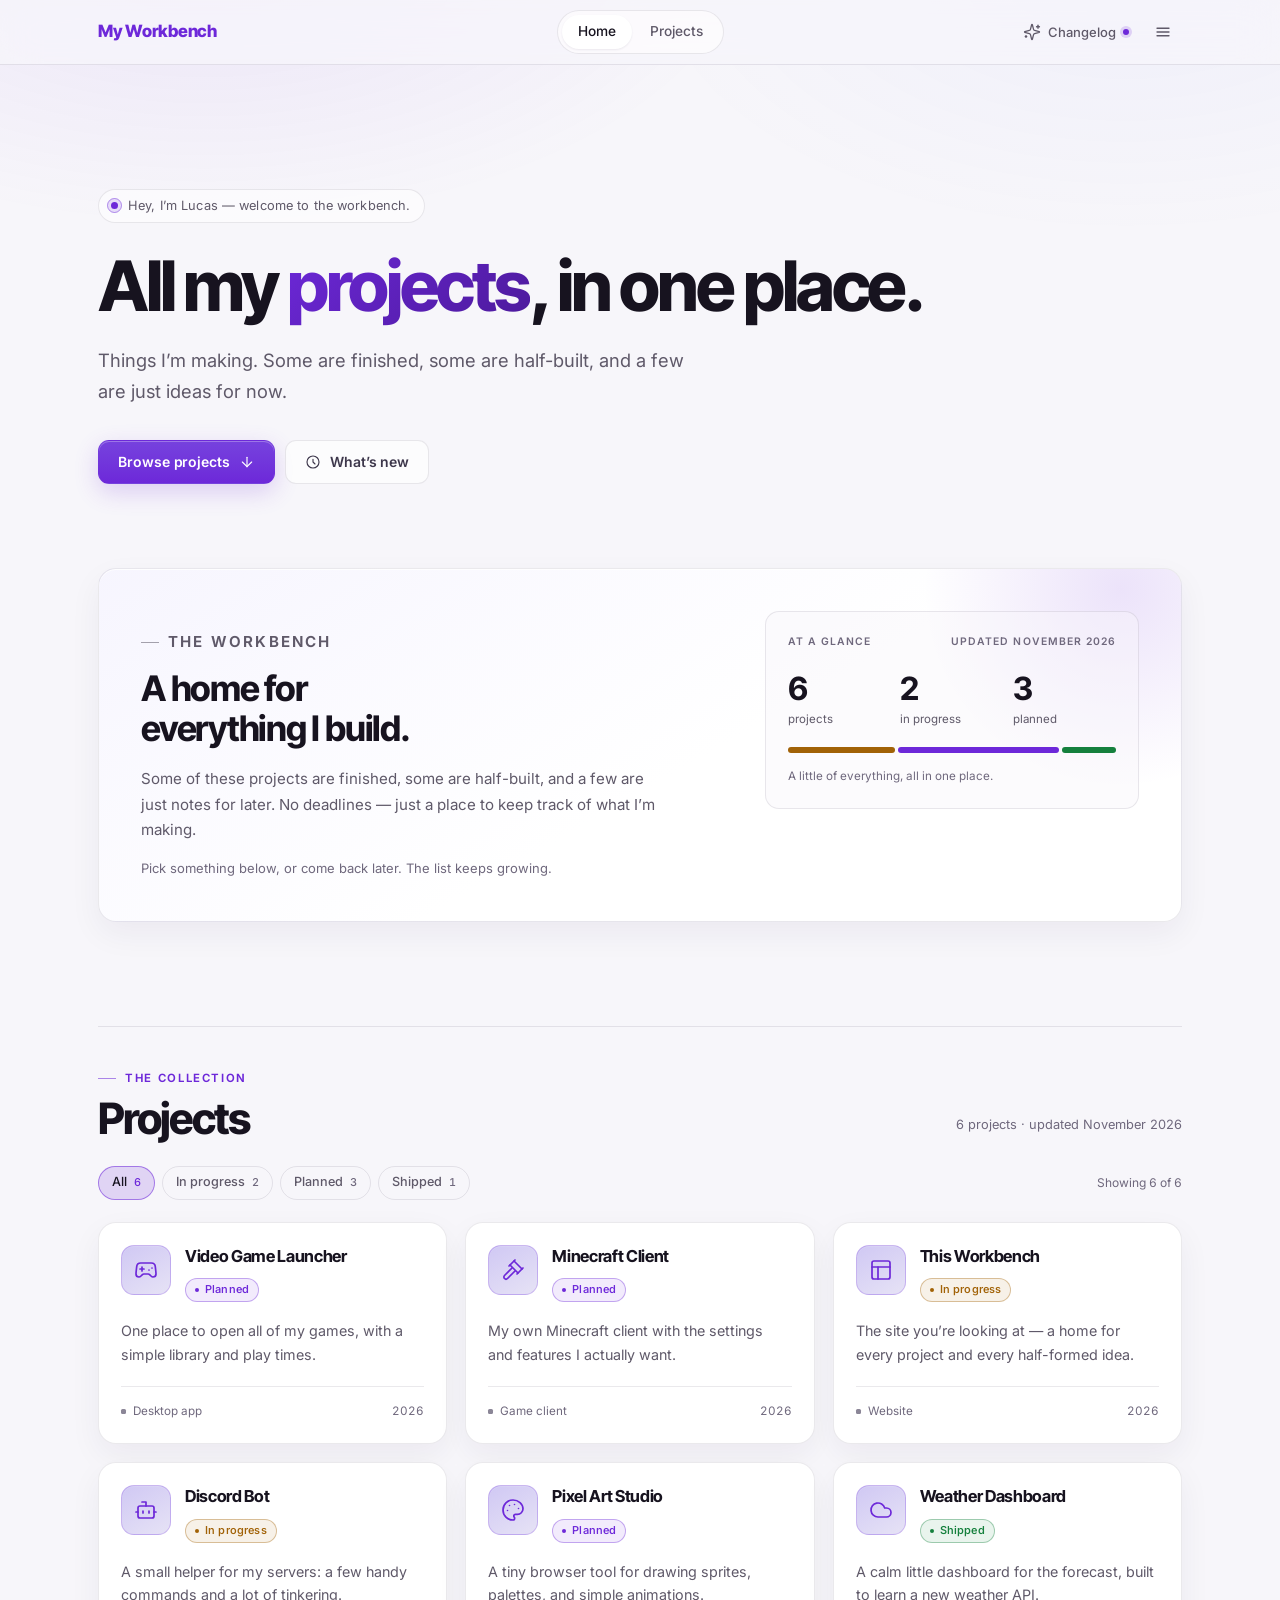
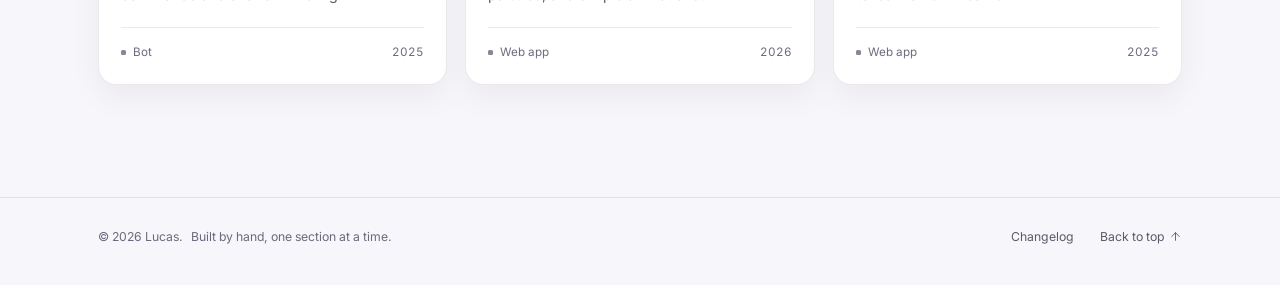
==== index.html @ c820bd1f "Version 1.0.0  - Released the initial version of the website, featuring the main home page of the we" ====
<!doctype html>
<html lang="en" data-theme="dark" data-accent="violet" data-motion="full">
<head>
  <meta charset="utf-8">
  <meta name="viewport" content="width=device-width, initial-scale=1">
  <meta name="description" content="A workbench for all of my projects — finished, in progress, and just ideas for now.">
  <meta name="theme-color" content="#09090d">
  <title>My Workbench — Projects by Lucas</title>

  <link rel="icon" href="favicon.svg" type="image/svg+xml">
  <link rel="preconnect" href="https://fonts.googleapis.com">
  <link rel="preconnect" href="https://fonts.gstatic.com" crossorigin>
  <link href="https://fonts.googleapis.com/css2?family=Inter+Tight:wght@500..800&family=Inter:wght@400..600&display=swap" rel="stylesheet">
  <link rel="stylesheet" href="styles.css">

  <script>
    // Apply saved appearance before the first paint so the page never flashes.
    (function () {
      var root = document.documentElement;
      var settings = {};
      try { settings = JSON.parse(localStorage.getItem("workbench.settings") || "{}"); } catch (error) {}
      var theme = settings.theme === "light" || settings.theme === "dark" ? settings.theme : "system";
      var accent = ["violet", "blue", "teal", "rose", "amber"].indexOf(settings.accent) > -1 ? settings.accent : "violet";
      var reduce = typeof settings.reducedMotion === "boolean"
        ? settings.reducedMotion
        : window.matchMedia("(prefers-reduced-motion: reduce)").matches;
      var dark = theme === "dark" || (theme === "system" && window.matchMedia("(prefers-color-scheme: dark)").matches);
      root.setAttribute("data-theme", dark ? "dark" : "light");
      root.setAttribute("data-theme-pref", theme);
      root.setAttribute("data-accent", accent);
      root.setAttribute("data-motion", reduce ? "reduced" : "full");
      root.classList.add("js");
    })();
  </script>
</head>
<body>
  <a class="skip-link" href="#home">Skip to content</a>

  <header class="topbar" id="topbar">
    <div class="topbar-inner">
      <a class="brand" href="#home" aria-label="My Workbench — back to the top">
        <span class="brand-my">My&nbsp;</span><span>Workbench</span>
      </a>

      <nav class="site-nav" aria-label="Sections">
        <a class="nav-link" href="#home" data-section="home">Home</a>
        <a class="nav-link" href="#projects" data-section="projects">Projects</a>
      </nav>

      <div class="topbar-actions">
        <button class="changelog-trigger" id="changelogTrigger" type="button"
                aria-haspopup="dialog" aria-expanded="false" aria-controls="changelogPopover"
                aria-label="Open changelog">
          <svg class="icon" viewBox="0 0 24 24" aria-hidden="true" focusable="false">
            <path d="M9.94 15.5a2 2 0 0 0-1.44-1.44l-6.13-1.58a.5.5 0 0 1 0-.96L8.5 9.94A2 2 0 0 0 9.94 8.5l1.58-6.14a.5.5 0 0 1 .96 0l1.58 6.14a2 2 0 0 0 1.44 1.44l6.14 1.58a.5.5 0 0 1 0 .96l-6.14 1.58a2 2 0 0 0-1.44 1.44l-1.58 6.14a.5.5 0 0 1-.96 0Z"/>
            <path d="M20 3v4"/><path d="M22 5h-4"/><path d="M4 17v2"/><path d="M5 18H3"/>
          </svg>
          <span class="trigger-label">Changelog</span>
          <span class="update-dot" id="updateDot" aria-hidden="true" hidden></span>
        </button>

        <button class="menu-trigger" id="settingsTrigger" type="button"
                aria-label="Quick settings" aria-haspopup="dialog" aria-expanded="false"
                aria-controls="settingsPanel">
          <svg class="icon icon-menu" viewBox="0 0 24 24" aria-hidden="true" focusable="false">
            <path d="M4 7h16"/><path d="M4 12h16"/><path d="M4 17h16"/>
          </svg>
        </button>
      </div>
    </div>
  </header>

  <main>
    <section class="hero" id="home" aria-labelledby="hero-title">
      <div class="container">
        <p class="eyebrow" data-reveal style="--delay:0ms">
          <span class="pulse-dot" aria-hidden="true"></span>
          <span>Hey, I&rsquo;m <span id="heroName">Lucas</span> &mdash; welcome to the workbench.</span>
        </p>

        <h1 id="hero-title" data-reveal style="--delay:60ms">
          All my <span class="accent-text">projects</span>, in one place.
        </h1>

        <p class="lede" data-reveal style="--delay:120ms">
          Things I&rsquo;m making. Some are finished, some are half-built,
          and a few are just ideas for now.
        </p>

        <div class="hero-actions" data-reveal style="--delay:180ms">
          <a class="btn btn-primary" href="#projects">
            Browse projects
            <svg class="icon" viewBox="0 0 24 24" aria-hidden="true" focusable="false">
              <path d="M12 5v14"/><path d="m19 12-7 7-7-7"/>
            </svg>
          </a>
          <button class="btn btn-ghost" type="button" data-open-changelog>
            <svg class="icon" viewBox="0 0 24 24" aria-hidden="true" focusable="false">
              <path d="M12 8v4l3 3"/><circle cx="12" cy="12" r="9"/>
            </svg>
            What&rsquo;s new
          </button>
        </div>
      </div>
    </section>

    <section class="about" aria-labelledby="about-title">
      <div class="container">
        <div class="about-card" data-reveal>
          <div class="about-copy">
            <p class="kicker">The workbench</p>
            <h2 id="about-title">A home for everything I build.</h2>
            <p>
              Some of these projects are finished, some are half-built, and a few
              are just notes for later. No deadlines &mdash; just a place to keep
              track of what I&rsquo;m making.
            </p>
            <p class="about-hint">
              Pick something below, or come back later. The list keeps growing.
            </p>
          </div>

          <div class="numbers-card">
            <div class="numbers-head">
              <span>At a glance</span>
              <span id="updatedLabel">Updated November 2026</span>
            </div>
            <div class="number-grid">
              <div>
                <strong id="statTotal">6</strong>
                <span>projects</span>
              </div>
              <div>
                <strong id="statActive">2</strong>
                <span>in progress</span>
              </div>
              <div>
                <strong id="statPlanned">3</strong>
                <span>planned</span>
              </div>
            </div>
            <div class="status-bar" id="statusBar" aria-hidden="true"></div>
            <p class="numbers-note">A little of everything, all in one place.</p>
          </div>
        </div>
      </div>
    </section>

    <section class="projects" id="projects" aria-labelledby="projects-title">
      <div class="container">
        <div class="section-head" data-reveal>
          <div>
            <p class="kicker">The collection</p>
            <h2 id="projects-title">Projects</h2>
          </div>
          <p class="section-note" id="projectsNote">6 projects &middot; updated November 2026</p>
        </div>

        <div class="filter-row" data-reveal style="--delay:60ms">
          <div class="filters" id="filters" role="group" aria-label="Filter projects by status"></div>
          <p class="filter-count" id="filterCount" aria-live="polite">Showing 6 of 6</p>
        </div>

        <div class="project-grid" id="projectGrid"></div>
        <p class="empty-state" id="emptyState" hidden>
          Nothing here yet. Try another filter.
        </p>

        <noscript>
          <p class="empty-state">Enable JavaScript to see the project list.</p>
        </noscript>
      </div>
    </section>
  </main>

  <footer class="site-footer">
    <div class="container footer-inner">
      <p>
        &copy; <span id="year">2026</span> <span id="footerName">Lucas</span>.
        <span class="footer-note" id="footerNote">Built by hand, one section at a time.</span>
      </p>
      <div class="footer-links">
        <button class="text-btn" type="button" data-open-changelog>Changelog</button>
        <a class="back-top" href="#home">
          Back to top
          <svg class="icon" viewBox="0 0 24 24" aria-hidden="true" focusable="false">
            <path d="m5 12 7-7 7 7"/><path d="M12 19V5"/>
          </svg>
        </a>
      </div>
    </div>
  </footer>

  <!-- Shared dimmer for the settings drawer and changelog. -->
  <div class="scrim" id="scrim" aria-hidden="true"></div>

  <!-- Quick settings -->
  <aside class="drawer" id="settingsPanel" role="dialog" aria-modal="true"
         aria-labelledby="settingsTitle" aria-hidden="true" inert>
    <div class="drawer-head">
      <div>
        <p class="kicker">Make it yours</p>
        <h2 id="settingsTitle">Quick settings</h2>
      </div>
      <button class="icon-btn" type="button" data-close-overlay aria-label="Close settings">
        <svg class="icon" viewBox="0 0 24 24" aria-hidden="true" focusable="false">
          <path d="M18 6 6 18"/><path d="m6 6 12 12"/>
        </svg>
      </button>
    </div>

    <div class="drawer-body">
      <section class="setting-group" aria-labelledby="themeLabel">
        <h3 id="themeLabel">Theme</h3>
        <div class="theme-grid" role="radiogroup" aria-labelledby="themeLabel">
          <button class="theme-option" type="button" role="radio" data-theme-option="dark" aria-checked="true">
            <span class="theme-preview theme-preview--dark" aria-hidden="true">
              <span></span><span></span><span></span>
            </span>
            <span class="theme-label">Dark</span>
          </button>
          <button class="theme-option" type="button" role="radio" data-theme-option="light" aria-checked="false">
            <span class="theme-preview theme-preview--light" aria-hidden="true">
              <span></span><span></span><span></span>
            </span>
            <span class="theme-label">Light</span>
          </button>
          <button class="theme-option" type="button" role="radio" data-theme-option="system" aria-checked="false">
            <span class="theme-preview theme-preview--system" aria-hidden="true">
              <span></span><span></span><span></span>
            </span>
            <span class="theme-label">System</span>
          </button>
        </div>
      </section>

      <section class="setting-group" aria-labelledby="accentLabel">
        <div class="setting-label-row">
          <h3 id="accentLabel">Accent</h3>
          <span class="setting-value" id="accentName">Violet</span>
        </div>
        <div class="accent-row" role="radiogroup" aria-labelledby="accentLabel">
          <button class="accent-swatch" type="button" role="radio" data-accent-option="violet"
                  aria-checked="true" aria-label="Violet" style="--swatch:#a78bfa">
            <svg class="icon" viewBox="0 0 24 24" aria-hidden="true" focusable="false"><path d="M20 6 9 17l-5-5"/></svg>
          </button>
          <button class="accent-swatch" type="button" role="radio" data-accent-option="blue"
                  aria-checked="false" aria-label="Blue" style="--swatch:#7db2ff">
            <svg class="icon" viewBox="0 0 24 24" aria-hidden="true" focusable="false"><path d="M20 6 9 17l-5-5"/></svg>
          </button>
          <button class="accent-swatch" type="button" role="radio" data-accent-option="teal"
                  aria-checked="false" aria-label="Teal" style="--swatch:#4fd6c3">
            <svg class="icon" viewBox="0 0 24 24" aria-hidden="true" focusable="false"><path d="M20 6 9 17l-5-5"/></svg>
          </button>
          <button class="accent-swatch" type="button" role="radio" data-accent-option="rose"
                  aria-checked="false" aria-label="Rose" style="--swatch:#fb8fc3">
            <svg class="icon" viewBox="0 0 24 24" aria-hidden="true" focusable="false"><path d="M20 6 9 17l-5-5"/></svg>
          </button>
          <button class="accent-swatch" type="button" role="radio" data-accent-option="amber"
                  aria-checked="false" aria-label="Amber" style="--swatch:#f4c05f">
            <svg class="icon" viewBox="0 0 24 24" aria-hidden="true" focusable="false"><path d="M20 6 9 17l-5-5"/></svg>
          </button>
        </div>
      </section>

      <section class="setting-group">
        <div class="setting-row">
          <div>
            <h3 id="motionLabel">Reduce motion</h3>
            <p class="setting-desc">Turn off scroll reveals, hover lifts, and panel animations.</p>
          </div>
          <button class="switch" id="motionToggle" type="button" role="switch"
                  aria-checked="false" aria-labelledby="motionLabel"></button>
        </div>
      </section>

      <div class="drawer-foot">
        <button class="btn btn-ghost btn-block" id="resetSettings" type="button">Reset to defaults</button>
        <p class="fineprint">Saved on this device. Nothing leaves your browser.</p>
      </div>
    </div>
  </aside>

  <!-- Changelog popover, anchored to the corner -->
  <div class="changelog-popover" id="changelogPopover" role="dialog" aria-modal="true"
       aria-labelledby="changelogTitle" aria-hidden="true" inert>
    <div class="changelog-head">
      <div>
        <p class="kicker">Update log</p>
        <h2 id="changelogTitle">What&rsquo;s new</h2>
      </div>
      <button class="icon-btn" type="button" data-close-overlay aria-label="Close changelog">
        <svg class="icon" viewBox="0 0 24 24" aria-hidden="true" focusable="false">
          <path d="M18 6 6 18"/><path d="m6 6 12 12"/>
        </svg>
      </button>
    </div>

    <div class="changelog-body">
      <div class="changelog-list" id="changelogList"></div>

      <div class="changelog-next">
        <div class="next-head">
          <h3>Next up</h3>
          <span>Not promised, just pondering.</span>
        </div>
        <ul id="upNextList"></ul>
      </div>
    </div>
  </div>

  <script src="data.js"></script>
  <script src="app.js"></script>
</body>
</html>
---- styles.css ----
/* ==================================================================
   My Workbench — styles
   Sections: tokens · base · topbar · hero · about · projects
             footer · overlays · settings · changelog · responsive
   ================================================================== */

/* ---------- Tokens ---------- */

:root {
  color-scheme: dark;

  --font-sans: "Inter", ui-sans-serif, system-ui, -apple-system, "Segoe UI", sans-serif;
  --font-display: "Inter Tight", "Inter", ui-sans-serif, system-ui, sans-serif;

  --maxw: 1140px;
  --pad: 28px;

  --radius-xs: 8px;
  --radius-sm: 10px;
  --radius-md: 14px;
  --radius-lg: 18px;

  --accent: #a78bfa;
  --accent-ink: #14101f;
  --grad-1: color-mix(in oklab, var(--accent) 58%, white);
  --grad-2: var(--accent);

  --bg: #09090d;
  --bg-elev: #0e0e14;
  --surface: #121218;
  --surface-2: #17171f;
  --surface-3: #1e1e28;
  --border: rgba(255, 255, 255, 0.075);
  --border-strong: rgba(255, 255, 255, 0.14);

  --text: #f2f1f7;
  --text-soft: #d2d0dc;
  --muted: #9c99a8;
  --faint: #85818f;

  --header-bg: rgba(9, 9, 13, 0.72);
  --header-shadow: 0 14px 36px rgba(0, 0, 0, 0.32);
  --scrim-bg: rgba(5, 4, 10, 0.58);

  --card-shadow: 0 1px 0 rgba(255, 255, 255, 0.035) inset, 0 12px 32px rgba(0, 0, 0, 0.16);
  --card-hover-shadow: 0 20px 48px rgba(0, 0, 0, 0.32);
  --panel-shadow: 0 40px 100px rgba(0, 0, 0, 0.6), 0 1px 0 rgba(255, 255, 255, 0.04) inset;

  --status-progress: #f0bd6d;
  --status-shipped: #63d6a0;
  --status-planned: var(--accent);

  --ease: cubic-bezier(0.2, 0.7, 0.3, 1);
  --speed: 0.24s;

  --glow-a: color-mix(in oklab, var(--accent) 14%, transparent);
  --glow-b: rgba(95, 115, 255, 0.07);
}

[data-theme="light"] {
  color-scheme: light;

  --accent-ink: #ffffff;
  --grad-1: var(--accent);
  --grad-2: color-mix(in oklab, var(--accent) 78%, black);

  --bg: #f7f6fa;
  --bg-elev: #ffffff;
  --surface: #ffffff;
  --surface-2: #f1eff6;
  --surface-3: #e9e6f0;
  --border: rgba(25, 19, 44, 0.09);
  --border-strong: rgba(25, 19, 44, 0.17);

  --text: #17131f;
  --text-soft: #3d374b;
  --muted: #5f5969;
  --faint: #6f687d;

  --header-bg: rgba(247, 246, 250, 0.8);
  --header-shadow: 0 14px 36px rgba(36, 24, 70, 0.08);
  --scrim-bg: rgba(28, 20, 48, 0.32);

  --card-shadow: 0 1px 0 rgba(255, 255, 255, 0.9) inset, 0 12px 32px rgba(36, 24, 70, 0.055);
  --card-hover-shadow: 0 22px 48px rgba(36, 24, 70, 0.11);
  --panel-shadow: 0 40px 100px rgba(36, 24, 70, 0.18), 0 1px 0 rgba(255, 255, 255, 0.9) inset;

  --status-progress: #a16207;
  --status-shipped: #15803d;

  --glow-a: color-mix(in oklab, var(--accent) 9%, transparent);
  --glow-b: rgba(95, 115, 255, 0.05);
}

/* Accent presets — soft in dark mode, deep in light mode. */
[data-accent="violet"] { --accent: #a78bfa; }
[data-accent="blue"]   { --accent: #7db2ff; }
[data-accent="teal"]   { --accent: #4fd6c3; }
[data-accent="rose"]   { --accent: #fb8fc3; }
[data-accent="amber"]  { --accent: #f4c05f; }

[data-theme="light"][data-accent="violet"] { --accent: #6d28d9; }
[data-theme="light"][data-accent="blue"]   { --accent: #1d4ed8; }
[data-theme="light"][data-accent="teal"]   { --accent: #0f766e; }
[data-theme="light"][data-accent="rose"]   { --accent: #be185d; }
[data-theme="light"][data-accent="amber"]  { --accent: #b45309; }

/* ---------- Base ---------- */

*,
*::before,
*::after { box-sizing: border-box; }

html {
  scroll-behavior: smooth;
  scroll-padding-top: 92px;
  -webkit-text-size-adjust: 100%;
}

body {
  margin: 0;
  min-height: 100vh;
  font-family: var(--font-sans);
  font-size: 16px;
  line-height: 1.6;
  color: var(--text);
  background: var(--bg);
  -webkit-font-smoothing: antialiased;
  -moz-osx-font-smoothing: grayscale;
  text-rendering: optimizeLegibility;
}

body::before {
  content: "";
  position: fixed;
  inset: 0;
  z-index: 0;
  pointer-events: none;
  background:
    radial-gradient(820px 440px at 16% -8%, var(--glow-a), transparent 68%),
    radial-gradient(720px 400px at 88% -4%, var(--glow-b), transparent 68%);
}

body.is-locked {
  overflow: hidden;
  padding-right: var(--scrollbar-offset, 0px);
}

main,
.site-footer,
.topbar { position: relative; z-index: 1; }

h1, h2, h3, p, ul, dl, dd { margin: 0; }
ul { padding: 0; }
button, input, select, textarea { font: inherit; }
button { color: inherit; }
a { color: inherit; }
img, svg { display: block; }
svg { flex: none; }

[hidden] { display: none !important; }

::selection {
  background: color-mix(in oklab, var(--accent) 34%, transparent);
  color: var(--text);
}

:focus-visible {
  outline: 2px solid var(--accent);
  outline-offset: 3px;
}

.container {
  width: 100%;
  max-width: var(--maxw);
  margin-inline: auto;
  padding-inline: var(--pad);
}

.icon {
  width: 18px;
  height: 18px;
  fill: none;
  stroke: currentColor;
  stroke-width: 1.7;
  stroke-linecap: round;
  stroke-linejoin: round;
}

.skip-link {
  position: fixed;
  top: 10px;
  left: 10px;
  z-index: 200;
  padding: 10px 16px;
  border-radius: var(--radius-xs);
  background: var(--accent);
  color: var(--accent-ink);
  font-size: 0.85rem;
  font-weight: 600;
  text-decoration: none;
  transform: translateY(-160%);
  transition: transform var(--speed) var(--ease);
}
.skip-link:focus-visible { transform: none; }

* { scrollbar-width: thin; scrollbar-color: var(--border-strong) transparent; }

/* Scroll reveal. Individual `translate` keeps it out of the way of hover transforms. */
[data-reveal] {
  transition:
    opacity 0.55s var(--ease) var(--delay, 0ms),
    translate 0.55s var(--ease) var(--delay, 0ms);
}
.js [data-reveal] { opacity: 0; translate: 0 14px; }
.js [data-reveal].is-visible { opacity: 1; translate: 0 0; }

/* ---------- Topbar ---------- */

.topbar {
  position: sticky;
  top: 0;
  z-index: 50;
  border-bottom: 1px solid var(--border);
  background: var(--header-bg);
  -webkit-backdrop-filter: blur(18px) saturate(150%);
  backdrop-filter: blur(18px) saturate(150%);
  transition: box-shadow var(--speed) var(--ease), border-color var(--speed) var(--ease);
}

.topbar.is-scrolled {
  border-bottom-color: var(--border-strong);
  box-shadow: var(--header-shadow);
}

.topbar-inner {
  display: grid;
  grid-template-columns: minmax(0, 1fr) auto minmax(0, 1fr);
  align-items: center;
  gap: 20px;
  max-width: var(--maxw);
  height: 64px;
  margin-inline: auto;
  padding-inline: var(--pad);
}

.brand {
  justify-self: start;
  font-family: var(--font-display);
  font-size: 1.06rem;
  font-weight: 500;
  letter-spacing: -0.015em;
  color: var(--text-soft);
  text-decoration: none;
  white-space: nowrap;
}

.brand span {
  font-weight: 800;
  color: var(--accent);
}

.site-nav {
  display: flex;
  gap: 2px;
  padding: 4px;
  border: 1px solid var(--border);
  border-radius: 999px;
  background: color-mix(in oklab, var(--surface) 58%, transparent);
}

.nav-link {
  padding: 6px 16px;
  border-radius: 999px;
  font-size: 0.855rem;
  font-weight: 500;
  color: var(--muted);
  text-decoration: none;
  transition: color var(--speed) var(--ease), background-color var(--speed) var(--ease);
}

.nav-link:hover { color: var(--text); }

.nav-link[aria-current] {
  color: var(--text);
  background: var(--surface-2);
  box-shadow: 0 1px 0 rgba(255, 255, 255, 0.05) inset;
}

[data-theme="light"] .nav-link[aria-current] {
  background: #ffffff;
  box-shadow: 0 1px 2px rgba(36, 24, 70, 0.08);
}

.topbar-actions {
  justify-self: end;
  display: flex;
  align-items: center;
  gap: 4px;
}

.changelog-trigger,
.menu-trigger {
  position: relative;
  display: inline-flex;
  align-items: center;
  justify-content: center;
  gap: 7px;
  height: 36px;
  padding: 0 10px;
  border: 1px solid transparent;
  border-radius: var(--radius-xs);
  background: transparent;
  color: var(--muted);
  font-size: 0.8125rem;
  font-weight: 500;
  line-height: 1;
  cursor: pointer;
  transition:
    color var(--speed) var(--ease),
    background-color var(--speed) var(--ease),
    border-color var(--speed) var(--ease);
}

.menu-trigger { padding: 0 9px; }

.changelog-trigger:hover,
.menu-trigger:hover {
  color: var(--text);
  background: var(--surface-2);
  border-color: var(--border);
}

.changelog-trigger[aria-expanded="true"],
.menu-trigger[aria-expanded="true"] {
  color: var(--text);
  background: var(--surface-2);
  border-color: var(--border-strong);
}

.update-dot {
  width: 6px;
  height: 6px;
  border-radius: 50%;
  background: var(--accent);
  box-shadow: 0 0 0 3px color-mix(in oklab, var(--accent) 18%, transparent);
}

/* ---------- Hero ---------- */

.hero {
  padding-block: clamp(72px, 10vw, 124px) clamp(56px, 7vw, 84px);
  scroll-margin-top: 80px;
}

.eyebrow {
  display: inline-flex;
  align-items: center;
  gap: 10px;
  margin-bottom: 28px;
  padding: 7px 14px 7px 12px;
  border: 1px solid var(--border);
  border-radius: 999px;
  background: color-mix(in oklab, var(--surface) 58%, transparent);
  color: var(--muted);
  font-size: 0.8rem;
  letter-spacing: 0.01em;
  line-height: 1.4;
}

.pulse-dot {
  position: relative;
  width: 7px;
  height: 7px;
  border-radius: 50%;
  background: var(--accent);
  box-shadow: 0 0 0 4px color-mix(in oklab, var(--accent) 15%, transparent);
}

.pulse-dot::after {
  content: "";
  position: absolute;
  inset: -4px;
  border-radius: 50%;
  border: 1px solid color-mix(in oklab, var(--accent) 45%, transparent);
  animation: pulse 3s var(--ease) infinite;
}

@keyframes pulse {
  0%, 100% { transform: scale(0.7); opacity: 0; }
  20% { opacity: 0.8; }
  70%, 100% { transform: scale(1.9); opacity: 0; }
}

.hero h1 {
  max-width: 1050px;
  font-family: var(--font-display);
  font-size: clamp(2.7rem, 6vw, 4.35rem);
  font-weight: 750;
  line-height: 1.03;
  letter-spacing: -0.045em;
  text-wrap: balance;
}

.accent-text {
  background-image: linear-gradient(135deg, var(--grad-1), var(--grad-2));
  -webkit-background-clip: text;
  background-clip: text;
  color: transparent;
  -webkit-text-fill-color: transparent;
  padding-right: 0.03em;
}

.lede {
  max-width: 50ch;
  margin-top: 22px;
  color: var(--muted);
  font-size: clamp(1rem, 1.5vw, 1.15rem);
  line-height: 1.68;
}

.hero-actions {
  display: flex;
  flex-wrap: wrap;
  gap: 10px;
  margin-top: 34px;
}

/* ---------- Buttons ---------- */

.btn {
  display: inline-flex;
  align-items: center;
  justify-content: center;
  gap: 9px;
  height: 44px;
  padding: 0 19px;
  border: 1px solid transparent;
  border-radius: 11px;
  font-size: 0.875rem;
  font-weight: 600;
  letter-spacing: -0.005em;
  line-height: 1;
  text-decoration: none;
  cursor: pointer;
  transition:
    transform var(--speed) var(--ease),
    background-color var(--speed) var(--ease),
    border-color var(--speed) var(--ease),
    color var(--speed) var(--ease),
    box-shadow var(--speed) var(--ease),
    filter var(--speed) var(--ease);
}

.btn .icon { width: 16px; height: 16px; }

.btn-primary {
  background-image: linear-gradient(180deg, color-mix(in oklab, var(--accent) 92%, white), var(--accent));
  color: var(--accent-ink);
  box-shadow:
    0 1px 0 rgba(255, 255, 255, 0.28) inset,
    0 8px 24px color-mix(in oklab, var(--accent) 20%, transparent);
}

.btn-primary:hover {
  transform: translateY(-1px);
  filter: brightness(1.06);
  box-shadow:
    0 1px 0 rgba(255, 255, 255, 0.32) inset,
    0 12px 30px color-mix(in oklab, var(--accent) 28%, transparent);
}

.btn-primary:active { transform: translateY(0); filter: brightness(0.98); }

.btn-ghost {
  background: color-mix(in oklab, var(--surface) 62%, transparent);
  border-color: var(--border);
  color: var(--text-soft);
}

.btn-ghost:hover {
  background: var(--surface-2);
  border-color: var(--border-strong);
  color: var(--text);
}

.btn-block { width: 100%; }

/* ---------- About ---------- */

.about { padding-bottom: clamp(64px, 9vw, 104px); }

.about-card {
  position: relative;
  display: grid;
  grid-template-columns: minmax(0, 1.3fr) minmax(0, 0.85fr);
  gap: clamp(28px, 4vw, 52px);
  overflow: hidden;
  padding: clamp(24px, 4vw, 42px);
  border: 1px solid var(--border);
  border-radius: var(--radius-lg);
  background:
    linear-gradient(150deg, color-mix(in oklab, var(--accent) 5%, var(--surface)), var(--surface) 55%);
  box-shadow: var(--card-shadow);
}

.about-card::before {
  content: "";
  position: absolute;
  top: -180px;
  right: -140px;
  width: 400px;
  height: 400px;
  background: radial-gradient(circle, color-mix(in oklab, var(--accent) 13%, transparent), transparent 70%);
  pointer-events: none;
}

.about-copy { position: relative; align-self: center; }

.kicker {
  display: flex;
  align-items: center;
  gap: 9px;
  margin-bottom: 14px;
  color: var(--accent);
  font-size: 0.71rem;
  font-weight: 650;
  letter-spacing: 0.145em;
  line-height: 1;
  text-transform: uppercase;
}

.kicker::before {
  content: "";
  width: 18px;
  height: 1px;
  background: currentColor;
  opacity: 0.55;
}

.about h2 {
  max-width: 16ch;
  font-family: var(--font-display);
  font-size: clamp(1.7rem, 3vw, 2.2rem);
  font-weight: 720;
  line-height: 1.12;
  letter-spacing: -0.035em;
  text-wrap: balance;
}

.about-copy > p {
  max-width: 52ch;
  margin-top: 18px;
  color: var(--muted);
  font-size: 0.945rem;
  line-height: 1.7;
}

.about-copy .about-hint {
  margin-top: 14px;
  color: var(--faint);
  font-size: 0.8125rem;
}

.numbers-card {
  position: relative;
  align-self: start;
  padding: 22px;
  border: 1px solid var(--border);
  border-radius: var(--radius-md);
  background: color-mix(in oklab, var(--bg) 42%, transparent);
}

.numbers-head {
  display: flex;
  align-items: center;
  justify-content: space-between;
  gap: 12px;
  color: var(--faint);
  font-size: 0.65rem;
  font-weight: 600;
  letter-spacing: 0.1em;
  text-transform: uppercase;
}

.number-grid {
  display: grid;
  grid-template-columns: repeat(3, minmax(0, 1fr));
  gap: 10px;
  margin: 22px 0 20px;
}

.number-grid strong {
  display: block;
  font-family: var(--font-display);
  font-size: 2rem;
  font-weight: 700;
  line-height: 1;
  letter-spacing: -0.045em;
}

.number-grid span {
  display: block;
  margin-top: 7px;
  color: var(--muted);
  font-size: 0.72rem;
  line-height: 1.3;
}

.status-bar {
  display: flex;
  gap: 3px;
  height: 6px;
}

.status-seg {
  min-width: 0;
  border-radius: 99px;
  background: var(--border-strong);
}

.status-seg--progress { background: var(--status-progress); }
.status-seg--planned { background: var(--status-planned); }
.status-seg--shipped { background: var(--status-shipped); }

.numbers-note {
  margin-top: 15px;
  color: var(--faint);
  font-size: 0.73rem;
  line-height: 1.5;
}

/* ---------- Projects ---------- */

.projects {
  padding-bottom: clamp(72px, 9vw, 112px);
  scroll-margin-top: 76px;
}

.section-head {
  display: flex;
  align-items: flex-end;
  justify-content: space-between;
  gap: 24px;
  padding-top: clamp(28px, 4vw, 46px);
  border-top: 1px solid var(--border);
}

.section-head h2 {
  font-family: var(--font-display);
  font-size: clamp(1.95rem, 3.6vw, 2.7rem);
  font-weight: 750;
  line-height: 1;
  letter-spacing: -0.045em;
}

.section-head .kicker { margin-bottom: 12px; }

.section-note {
  padding-bottom: 4px;
  color: var(--faint);
  font-size: 0.8rem;
  white-space: nowrap;
}

.filter-row {
  display: flex;
  align-items: center;
  gap: 20px;
  margin: 26px 0 22px;
}

.filters {
  display: flex;
  flex-wrap: wrap;
  gap: 7px;
}

.filter {
  display: inline-flex;
  align-items: center;
  gap: 7px;
  height: 34px;
  padding: 0 13px;
  border: 1px solid var(--border);
  border-radius: 999px;
  background: transparent;
  color: var(--muted);
  font-size: 0.79rem;
  font-weight: 500;
  line-height: 1;
  cursor: pointer;
  transition:
    color var(--speed) var(--ease),
    background-color var(--speed) var(--ease),
    border-color var(--speed) var(--ease);
}

.filter:hover {
  color: var(--text);
  background: var(--surface);
  border-color: var(--border-strong);
}

.filter[aria-pressed="true"] {
  color: var(--text);
  background: color-mix(in oklab, var(--accent) 16%, transparent);
  border-color: color-mix(in oklab, var(--accent) 55%, transparent);
}

.filter-num {
  color: var(--faint);
  font-size: 0.68rem;
  font-variant-numeric: tabular-nums;
  line-height: 1;
}

.filter[aria-pressed="true"] .filter-num { color: var(--accent); }

.filter-count {
  margin-left: auto;
  color: var(--faint);
  font-size: 0.75rem;
  font-variant-numeric: tabular-nums;
  white-space: nowrap;
}

.project-grid {
  display: grid;
  grid-template-columns: repeat(auto-fill, minmax(min(100%, 318px), 1fr));
  gap: 18px;
}

.project-card {
  position: relative;
  display: flex;
  flex-direction: column;
  overflow: hidden;
  padding: 22px;
  border: 1px solid var(--border);
  border-radius: var(--radius-lg);
  background: var(--surface);
  box-shadow: var(--card-shadow);
  transition:
    transform var(--speed) var(--ease),
    border-color var(--speed) var(--ease),
    background-color var(--speed) var(--ease),
    box-shadow var(--speed) var(--ease);
}

.project-card::before {
  content: "";
  position: absolute;
  inset: 0;
  background: radial-gradient(340px 180px at 30% -30%, color-mix(in oklab, var(--accent) 12%, transparent), transparent 70%);
  opacity: 0;
  pointer-events: none;
  transition: opacity var(--speed) var(--ease);
}

.project-card:hover {
  transform: translateY(-3px);
  border-color: color-mix(in oklab, var(--accent) 28%, var(--border));
  box-shadow: var(--card-hover-shadow);
}

.project-card:hover::before { opacity: 1; }

.card-top {
  position: relative;
  display: flex;
  align-items: flex-start;
  gap: 14px;
}

.project-icon {
  display: grid;
  place-items: center;
  width: 50px;
  height: 50px;
  border: 1px solid color-mix(in oklab, var(--accent) 22%, transparent);
  border-radius: 13px;
  background:
    linear-gradient(150deg, color-mix(in oklab, var(--accent) 22%, var(--surface-2)), color-mix(in oklab, var(--accent) 7%, var(--surface-2)));
  color: var(--accent);
  box-shadow: 0 1px 0 rgba(255, 255, 255, 0.1) inset;
  transition: transform var(--speed) var(--ease);
}

.project-card:hover .project-icon { transform: scale(1.04); }

.project-icon svg {
  width: 24px;
  height: 24px;
  fill: none;
  stroke: currentColor;
  stroke-width: 1.7;
  stroke-linecap: round;
  stroke-linejoin: round;
}

.project-info { min-width: 0; padding-top: 1px; }

.project-title {
  margin-bottom: 8px;
  font-family: var(--font-display);
  font-size: 1.03rem;
  font-weight: 700;
  line-height: 1.25;
  letter-spacing: -0.02em;
}

.status {
  display: inline-flex;
  align-items: center;
  gap: 6px;
  padding: 3px 9px;
  border: 1px solid color-mix(in oklab, var(--status-color) 36%, transparent);
  border-radius: 999px;
  background: color-mix(in oklab, var(--status-color) 9%, transparent);
  color: var(--status-color);
  font-size: 0.685rem;
  font-weight: 550;
  line-height: 1.45;
  letter-spacing: 0.015em;
}

.status::before {
  content: "";
  width: 4px;
  height: 4px;
  border-radius: 50%;
  background: currentColor;
}

.status--progress { --status-color: var(--status-progress); }
.status--planned { --status-color: var(--status-planned); }
.status--shipped { --status-color: var(--status-shipped); }

.project-desc {
  position: relative;
  flex: 1;
  margin-top: 17px;
  color: var(--muted);
  font-size: 0.895rem;
  line-height: 1.65;
}

.card-foot {
  position: relative;
  display: flex;
  align-items: center;
  justify-content: space-between;
  gap: 12px;
  margin-top: 20px;
  padding-top: 15px;
  border-top: 1px solid var(--border);
  color: var(--faint);
  font-size: 0.73rem;
}

.card-category {
  display: inline-flex;
  align-items: center;
  gap: 7px;
  min-width: 0;
}

.card-category::before {
  content: "";
  width: 5px;
  height: 5px;
  border-radius: 1.5px;
  background: var(--faint);
  opacity: 0.8;
}

.card-year { font-variant-numeric: tabular-nums; }

.card-link {
  display: inline-flex;
  align-items: center;
  gap: 4px;
  color: var(--text-soft);
  font-weight: 500;
  text-decoration: none;
  transition: color var(--speed) var(--ease);
}

.card-link:hover { color: var(--accent); }
.card-link .icon { width: 14px; height: 14px; }

.empty-state {
  padding: 34px 0 10px;
  color: var(--faint);
  font-size: 0.9rem;
}

/* ---------- Footer ---------- */

.site-footer {
  padding: 28px 0 38px;
  border-top: 1px solid var(--border);
}

.footer-inner {
  display: flex;
  flex-wrap: wrap;
  align-items: center;
  justify-content: space-between;
  gap: 14px 24px;
  color: var(--faint);
  font-size: 0.765rem;
}

.footer-note { margin-left: 5px; }

.footer-links {
  display: flex;
  align-items: center;
  gap: 20px;
}

.footer-links a,
.footer-links button {
  display: inline-flex;
  align-items: center;
  gap: 5px;
  border: 0;
  background: none;
  color: var(--muted);
  font-size: inherit;
  text-decoration: none;
  cursor: pointer;
  transition: color var(--speed) var(--ease);
}

.footer-links a:hover,
.footer-links button:hover { color: var(--accent); }

.back-top .icon { width: 13px; height: 13px; }

/* ---------- Scrim ---------- */

.scrim {
  position: fixed;
  inset: 0;
  z-index: 70;
  visibility: hidden;
  opacity: 0;
  background: var(--scrim-bg);
  -webkit-backdrop-filter: blur(3px);
  backdrop-filter: blur(3px);
  transition: opacity 0.25s var(--ease), visibility 0s linear 0.25s;
}

.scrim.is-open {
  visibility: visible;
  opacity: 1;
  transition: opacity 0.25s var(--ease), visibility 0s;
}

.scrim--soft {
  -webkit-backdrop-filter: blur(1.5px);
  backdrop-filter: blur(1.5px);
}
.scrim--soft.is-open { opacity: 0.72; }

/* ---------- Settings drawer ---------- */

.drawer {
  position: fixed;
  top: 0;
  right: 0;
  bottom: 0;
  z-index: 80;
  display: flex;
  flex-direction: column;
  width: min(402px, 100vw);
  visibility: hidden;
  transform: translateX(100%);
  border-left: 1px solid var(--border-strong);
  background: var(--bg-elev);
  box-shadow: var(--panel-shadow);
  transition: transform 0.32s var(--ease), visibility 0s linear 0.32s;
}

.drawer.is-open {
  visibility: visible;
  transform: translateX(0);
  transition: transform 0.32s var(--ease), visibility 0s;
}

.drawer-head {
  display: flex;
  align-items: flex-start;
  justify-content: space-between;
  gap: 16px;
  padding: 26px 24px 20px;
  border-bottom: 1px solid var(--border);
}

.drawer-head .kicker { margin-bottom: 10px; }

.drawer-head h2 {
  font-family: var(--font-display);
  font-size: 1.4rem;
  font-weight: 720;
  line-height: 1;
  letter-spacing: -0.035em;
}

.icon-btn {
  display: grid;
  place-items: center;
  width: 34px;
  height: 34px;
  padding: 0;
  border: 1px solid var(--border);
  border-radius: var(--radius-xs);
  background: transparent;
  color: var(--muted);
  cursor: pointer;
  transition:
    color var(--speed) var(--ease),
    background-color var(--speed) var(--ease),
    border-color var(--speed) var(--ease);
}

.icon-btn:hover {
  color: var(--text);
  background: var(--surface-2);
  border-color: var(--border-strong);
}

.drawer-body {
  flex: 1;
  overflow-y: auto;
  overscroll-behavior: contain;
  padding: 24px;
}

.setting-group + .setting-group {
  margin-top: 26px;
  padding-top: 24px;
  border-top: 1px solid var(--border);
}

.setting-group h3 {
  color: var(--text-soft);
  font-size: 0.78rem;
  font-weight: 600;
  line-height: 1.3;
  letter-spacing: 0.01em;
}

.setting-label-row {
  display: flex;
  align-items: baseline;
  justify-content: space-between;
  gap: 12px;
  margin-bottom: 13px;
}

.setting-value {
  color: var(--faint);
  font-size: 0.72rem;
}

.theme-grid {
  display: grid;
  grid-template-columns: repeat(3, minmax(0, 1fr));
  gap: 8px;
  margin-top: 12px;
}

.theme-option {
  display: flex;
  flex-direction: column;
  gap: 8px;
  padding: 7px;
  border: 1px solid var(--border);
  border-radius: var(--radius-sm);
  background: var(--surface);
  color: var(--muted);
  font-size: 0.73rem;
  font-weight: 600;
  text-align: left;
  cursor: pointer;
  transition:
    color var(--speed) var(--ease),
    border-color var(--speed) var(--ease),
    background-color var(--speed) var(--ease);
}

.theme-option:hover { border-color: var(--border-strong); }

.theme-option[aria-checked="true"] {
  color: var(--text);
  border-color: color-mix(in oklab, var(--accent) 52%, transparent);
  background: color-mix(in oklab, var(--accent) 8%, var(--surface));
}

.theme-preview {
  display: flex;
  flex-direction: column;
  justify-content: center;
  gap: 4px;
  height: 46px;
  padding: 8px;
  border: 1px solid rgba(128, 128, 140, 0.16);
  border-radius: 7px;
  overflow: hidden;
}

.theme-preview span {
  display: block;
  height: 3px;
  border-radius: 99px;
}

.theme-preview span:nth-child(1) { width: 48%; background: currentColor; opacity: 0.75; }
.theme-preview span:nth-child(2) { width: 78%; opacity: 0.26; background: currentColor; }
.theme-preview span:nth-child(3) { width: 36%; opacity: 0.14; background: currentColor; }

.theme-preview--dark { background: #0b0b10; color: #d9d4ff; }
.theme-preview--light { background: #f8f7fb; color: #5b526e; }
.theme-preview--system {
  background: linear-gradient(90deg, #0b0b10 0 50%, #f8f7fb 50% 100%);
  color: #a9a1bd;
}

.theme-label { padding: 0 2px 2px; }

.accent-row {
  display: flex;
  flex-wrap: wrap;
  gap: 11px;
}

.accent-swatch {
  position: relative;
  display: grid;
  place-items: center;
  width: 34px;
  height: 34px;
  padding: 0;
  border: 1px solid rgba(0, 0, 0, 0.14);
  border-radius: 50%;
  background: var(--swatch);
  color: #14101f;
  cursor: pointer;
  transition: transform 0.18s var(--ease), box-shadow 0.18s var(--ease);
}

.accent-swatch:hover { transform: scale(1.07); }

.accent-swatch:focus-visible {
  outline-offset: 4px;
}

.accent-swatch[aria-checked="true"] {
  box-shadow: 0 0 0 2px var(--bg-elev), 0 0 0 4px var(--swatch);
}

.accent-swatch .icon {
  width: 15px;
  height: 15px;
  stroke-width: 2.4;
  opacity: 0;
  transform: scale(0.6);
  transition: opacity 0.18s var(--ease), transform 0.18s var(--ease);
}

.accent-swatch[aria-checked="true"] .icon {
  opacity: 1;
  transform: scale(1);
}

.setting-row {
  display: flex;
  align-items: flex-start;
  justify-content: space-between;
  gap: 20px;
}

.setting-desc {
  max-width: 28ch;
  margin-top: 7px;
  color: var(--faint);
  font-size: 0.74rem;
  line-height: 1.55;
}

.switch {
  position: relative;
  flex: none;
  width: 44px;
  height: 26px;
  margin-top: 1px;
  padding: 0;
  border: 1px solid var(--border-strong);
  border-radius: 999px;
  background: var(--surface-2);
  cursor: pointer;
  transition: background-color var(--speed) var(--ease), border-color var(--speed) var(--ease);
}

.switch::after {
  content: "";
  position: absolute;
  top: 50%;
  left: 3px;
  width: 18px;
  height: 18px;
  border-radius: 50%;
  background: var(--muted);
  transform: translateY(-50%);
  transition: left var(--speed) var(--ease), background-color var(--speed) var(--ease);
}

.switch[aria-checked="true"] {
  background: var(--accent);
  border-color: transparent;
}

.switch[aria-checked="true"]::after {
  left: calc(100% - 21px);
  background: var(--accent-ink);
}

.drawer-foot {
  margin-top: 30px;
  padding-top: 22px;
  border-top: 1px solid var(--border);
}

.drawer-foot .btn { height: 40px; font-size: 0.82rem; }

.fineprint {
  margin-top: 13px;
  color: var(--faint);
  font-size: 0.7rem;
  text-align: center;
}

/* ---------- Changelog ---------- */

.changelog-popover {
  position: fixed;
  top: 76px;
  right: max(14px, calc((100vw - var(--maxw)) / 2 + var(--pad)));
  z-index: 80;
  display: flex;
  flex-direction: column;
  width: min(392px, calc(100vw - 28px));
  max-height: calc(100dvh - 100px);
  visibility: hidden;
  opacity: 0;
  transform: translateY(-7px) scale(0.985);
  transform-origin: top right;
  border: 1px solid var(--border-strong);
  border-radius: 16px;
  background: var(--bg-elev);
  box-shadow: var(--panel-shadow);
  pointer-events: none;
  transition:
    opacity 0.2s var(--ease),
    transform 0.2s var(--ease),
    visibility 0s linear 0.2s;
}

.changelog-popover.is-open {
  visibility: visible;
  opacity: 1;
  transform: none;
  pointer-events: auto;
  transition:
    opacity 0.2s var(--ease),
    transform 0.2s var(--ease),
    visibility 0s;
}

.changelog-head {
  display: flex;
  align-items: flex-start;
  justify-content: space-between;
  gap: 16px;
  padding: 19px 20px 17px;
  border-bottom: 1px solid var(--border);
}

.changelog-head .kicker { margin-bottom: 8px; }

.changelog-head h2 {
  font-family: var(--font-display);
  font-size: 1.25rem;
  font-weight: 720;
  line-height: 1;
  letter-spacing: -0.03em;
}

.changelog-body {
  overflow-y: auto;
  overscroll-behavior: contain;
}

.changelog-list { padding: 4px 20px 0; }

.log-entry {
  padding: 18px 0;
  border-bottom: 1px solid var(--border);
}

.log-entry:last-child { border-bottom: 0; }

.log-meta {
  display: flex;
  align-items: center;
  gap: 8px;
  margin-bottom: 9px;
}

.log-version {
  padding: 2px 7px;
  border: 1px solid var(--border);
  border-radius: 5px;
  background: var(--surface);
  color: var(--text-soft);
  font-size: 0.65rem;
  font-weight: 600;
  font-variant-numeric: tabular-nums;
  letter-spacing: 0.02em;
  line-height: 1.5;
}

.log-date {
  color: var(--faint);
  font-size: 0.68rem;
}

.log-latest {
  margin-left: auto;
  padding: 2px 7px;
  border-radius: 99px;
  background: color-mix(in oklab, var(--accent) 13%, transparent);
  color: var(--accent);
  font-size: 0.61rem;
  font-weight: 600;
  letter-spacing: 0.04em;
  line-height: 1.5;
  text-transform: uppercase;
}

.log-entry h3 {
  margin-bottom: 9px;
  font-family: var(--font-display);
  font-size: 0.95rem;
  font-weight: 650;
  line-height: 1.3;
  letter-spacing: -0.015em;
}

.log-entry ul {
  display: grid;
  gap: 6px;
  list-style: none;
}

.log-entry li {
  position: relative;
  padding-left: 14px;
  color: var(--muted);
  font-size: 0.775rem;
  line-height: 1.55;
}

.log-entry li::before {
  content: "";
  position: absolute;
  top: 0.62em;
  left: 1px;
  width: 4px;
  height: 4px;
  border-radius: 50%;
  background: var(--accent);
  opacity: 0.7;
}

.changelog-next {
  margin: 4px 20px 18px;
  padding: 16px;
  border: 1px solid var(--border);
  border-radius: 11px;
  background: color-mix(in oklab, var(--surface) 65%, transparent);
}

.next-head {
  display: flex;
  flex-wrap: wrap;
  align-items: baseline;
  justify-content: space-between;
  gap: 6px 12px;
  margin-bottom: 10px;
}

.next-head h3 {
  color: var(--text-soft);
  font-size: 0.72rem;
  font-weight: 600;
  letter-spacing: 0.09em;
  text-transform: uppercase;
}

.next-head span {
  color: var(--faint);
  font-size: 0.66rem;
}

.changelog-next ul {
  display: grid;
  gap: 7px;
  list-style: none;
}

.changelog-next li {
  position: relative;
  padding-left: 15px;
  color: var(--muted);
  font-size: 0.745rem;
  line-height: 1.5;
}

.changelog-next li::before {
  content: "→";
  position: absolute;
  left: 0;
  color: var(--accent);
  font-size: 0.7rem;
  opacity: 0.75;
}

/* ---------- Responsive ---------- */

@media (max-width: 900px) {
  .trigger-label { display: none; }
  .changelog-trigger { padding: 0 8px; }
  .update-dot {
    position: absolute;
    top: 7px;
    right: 7px;
    width: 5px;
    height: 5px;
    box-shadow: 0 0 0 2px var(--bg-elev);
  }

  .about-card { grid-template-columns: 1fr; }
  .numbers-card { align-self: stretch; }
  .about h2 { max-width: 20ch; }
}

@media (max-width: 700px) {
  :root { --pad: 20px; }

  .topbar-inner { height: 60px; gap: 12px; }
  .brand { font-size: 1rem; }
  .nav-link { padding: 6px 13px; }
  .section-head { align-items: flex-start; }
  .section-note { padding-top: 6px; }
  .filter-row { flex-wrap: wrap; gap: 10px; }
  .filter-count { margin-left: 0; width: 100%; }
  .changelog-popover {
    top: 70px;
    left: 14px;
    right: 14px;
    width: auto;
    max-height: calc(100dvh - 88px);
    transform-origin: top center;
  }
  .hero h1 { letter-spacing: -0.04em; }
}

@media (max-width: 560px) {
  :root { --pad: 18px; }

  .topbar-inner { gap: 8px; }
  .brand { font-size: 0.95rem; }
  .brand-my { display: none; }
  .site-nav { padding: 3px; gap: 0; }
  .nav-link { padding: 6px 11px; font-size: 0.79rem; }
  .changelog-trigger,
  .menu-trigger { height: 34px; }
  .topbar-actions { gap: 1px; }

  .hero { padding-top: 58px; }
  .eyebrow {
    font-size: 0.75rem;
    padding: 6px 12px;
    max-width: 100%;
  }
  .hero h1 { font-size: clamp(2.4rem, 11vw, 3rem); }
  .lede { margin-top: 18px; }
  .hero-actions { margin-top: 28px; }
  .hero-actions .btn { flex: 1 1 auto; }

  .about-card { padding: 22px; }
  .number-grid strong { font-size: 1.75rem; }
  .project-card { padding: 20px; }
  .section-head { flex-direction: column; gap: 10px; }
  .section-note { padding: 0; white-space: normal; }

  .filter-row { display: block; margin: 22px 0 18px; }
  .filter-count { display: none; }
  .filters {
    flex-wrap: nowrap;
    overflow-x: auto;
    padding-bottom: 2px;
    scrollbar-width: none;
  }
  .filters::-webkit-scrollbar { display: none; }
  .filter { flex: 0 0 auto; }

  .footer-inner { align-items: flex-start; flex-direction: column; gap: 12px; }
  .footer-links { width: 100%; justify-content: space-between; }

  .drawer { width: 100vw; border-left: 0; }
  .drawer-head { padding: 22px 20px 18px; }
  .drawer-body { padding: 22px 20px 30px; }

  .changelog-list { padding-inline: 18px; }
  .changelog-head { padding-inline: 18px; }
  .changelog-next { margin-inline: 18px; }
}

/* ---------- Motion preferences ---------- */

@media (prefers-reduced-motion: reduce) {
  html { scroll-behavior: auto; }
  *,
  *::before,
  *::after {
    animation-duration: 0.01ms !important;
    animation-iteration-count: 1 !important;
    transition-duration: 0.01ms !important;
  }
  .js [data-reveal] { opacity: 1; translate: none; }
}

[data-motion="reduced"] { scroll-behavior: auto; }

[data-motion="reduced"] *,
[data-motion="reduced"] *::before,
[data-motion="reduced"] *::after {
  animation-duration: 0.01ms !important;
  animation-iteration-count: 1 !important;
  transition-duration: 0.01ms !important;
}

[data-motion="reduced"] .js [data-reveal],
[data-motion="reduced"] [data-reveal] {
  opacity: 1;
  translate: none;
}

/* Applied for a frame or two while switching theme or accent. */
.theme-switching,
.theme-switching *,
.theme-switching *::before,
.theme-switching *::after {
  transition: none !important;
}
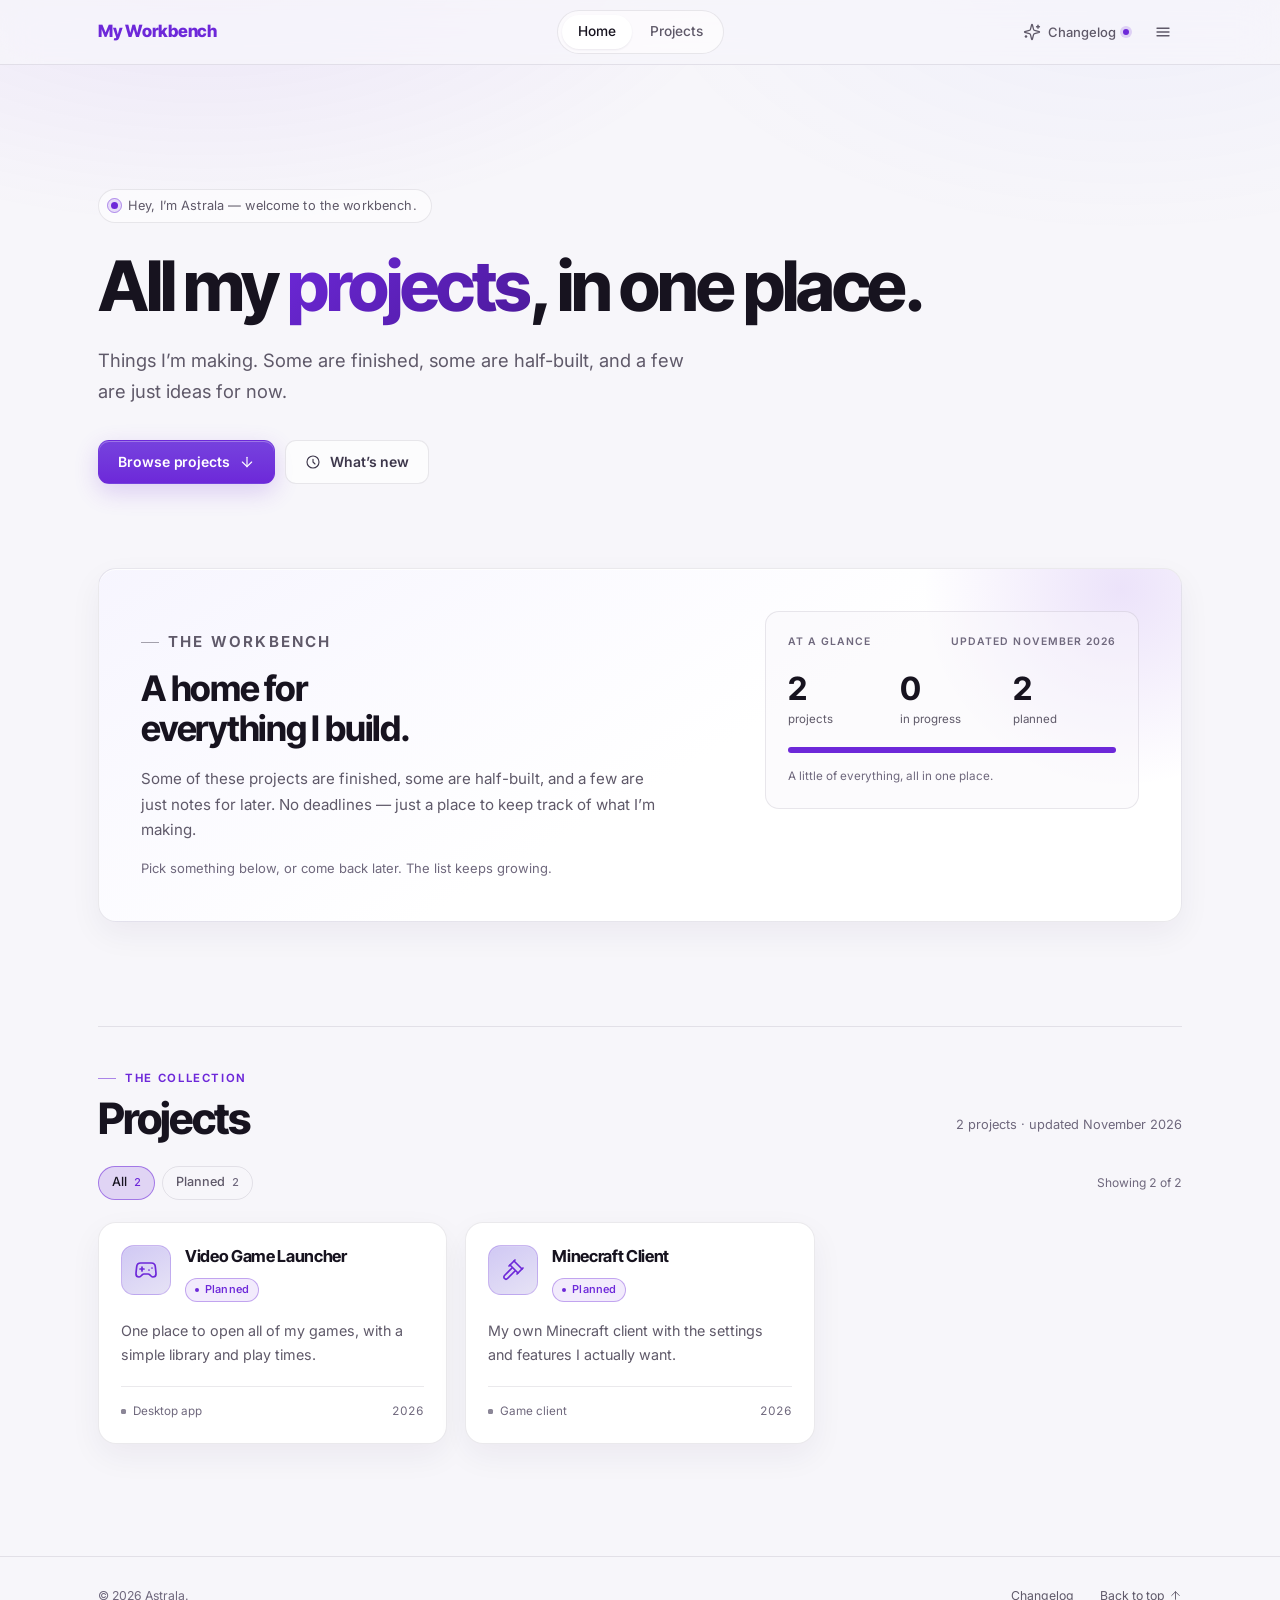
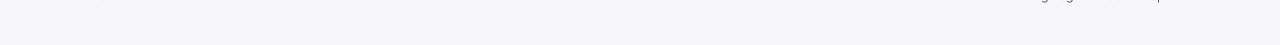
==== commit 7193ea8f: "Version 1.1.0 - Removed several projects - Changed name from Lucas to Astrala - Cleared v0.9.0 note." ====
--- a/index.html
+++ b/index.html
@@ -3,9 +3,9 @@
 <head>
   <meta charset="utf-8">
   <meta name="viewport" content="width=device-width, initial-scale=1">
-  <meta name="description" content="A workbench for all of my projects — finished, in progress, and just ideas for now.">
+  <meta name="description" content="A workbench for all of Astrala's projects — finished, in progress, and just ideas for now.">
   <meta name="theme-color" content="#09090d">
-  <title>My Workbench — Projects by Lucas</title>
+  <title>My Workbench — Projects by Astrala</title>
 
   <link rel="icon" href="favicon.svg" type="image/svg+xml">
   <link rel="preconnect" href="https://fonts.googleapis.com">
@@ -38,7 +38,7 @@
 
   <header class="topbar" id="topbar">
     <div class="topbar-inner">
-      <a class="brand" href="#home" aria-label="My Workbench — back to the top">
+      <a class="brand" href="#home">
         <span class="brand-my">My&nbsp;</span><span>Workbench</span>
       </a>
 
@@ -75,7 +75,7 @@
       <div class="container">
         <p class="eyebrow" data-reveal style="--delay:0ms">
           <span class="pulse-dot" aria-hidden="true"></span>
-          <span>Hey, I&rsquo;m <span id="heroName">Lucas</span> &mdash; welcome to the workbench.</span>
+          <span>Hey, I&rsquo;m <span id="heroName">Astrala</span> &mdash; welcome to the workbench.</span>
         </p>
 
         <h1 id="hero-title" data-reveal style="--delay:60ms">
@@ -176,8 +176,7 @@
   <footer class="site-footer">
     <div class="container footer-inner">
       <p>
-        &copy; <span id="year">2026</span> <span id="footerName">Lucas</span>.
-        <span class="footer-note" id="footerNote">Built by hand, one section at a time.</span>
+        &copy; <span id="year">2026</span> <span id="footerName">Astrala</span>.
       </p>
       <div class="footer-links">
         <button class="text-btn" type="button" data-open-changelog>Changelog</button>
@@ -298,14 +297,6 @@
 
     <div class="changelog-body">
       <div class="changelog-list" id="changelogList"></div>
-
-      <div class="changelog-next">
-        <div class="next-head">
-          <h3>Next up</h3>
-          <span>Not promised, just pondering.</span>
-        </div>
-        <ul id="upNextList"></ul>
-      </div>
     </div>
   </div>
 
--- a/styles.css
+++ b/styles.css
@@ -913,8 +913,6 @@
   font-size: 0.765rem;
 }
 
-.footer-note { margin-left: 5px; }
-
 .footer-links {
   display: flex;
   align-items: center;
@@ -1305,7 +1303,7 @@
   overscroll-behavior: contain;
 }
 
-.changelog-list { padding: 4px 20px 0; }
+.changelog-list { padding: 4px 20px 10px; }
 
 .log-entry {
   padding: 18px 0;
@@ -1385,59 +1383,6 @@
   border-radius: 50%;
   background: var(--accent);
   opacity: 0.7;
-}
-
-.changelog-next {
-  margin: 4px 20px 18px;
-  padding: 16px;
-  border: 1px solid var(--border);
-  border-radius: 11px;
-  background: color-mix(in oklab, var(--surface) 65%, transparent);
-}
-
-.next-head {
-  display: flex;
-  flex-wrap: wrap;
-  align-items: baseline;
-  justify-content: space-between;
-  gap: 6px 12px;
-  margin-bottom: 10px;
-}
-
-.next-head h3 {
-  color: var(--text-soft);
-  font-size: 0.72rem;
-  font-weight: 600;
-  letter-spacing: 0.09em;
-  text-transform: uppercase;
-}
-
-.next-head span {
-  color: var(--faint);
-  font-size: 0.66rem;
-}
-
-.changelog-next ul {
-  display: grid;
-  gap: 7px;
-  list-style: none;
-}
-
-.changelog-next li {
-  position: relative;
-  padding-left: 15px;
-  color: var(--muted);
-  font-size: 0.745rem;
-  line-height: 1.5;
-}
-
-.changelog-next li::before {
-  content: "→";
-  position: absolute;
-  left: 0;
-  color: var(--accent);
-  font-size: 0.7rem;
-  opacity: 0.75;
 }
 
 /* ---------- Responsive ---------- */
@@ -1529,7 +1474,6 @@
 
   .changelog-list { padding-inline: 18px; }
   .changelog-head { padding-inline: 18px; }
-  .changelog-next { margin-inline: 18px; }
 }
 
 /* ---------- Motion preferences ---------- */
